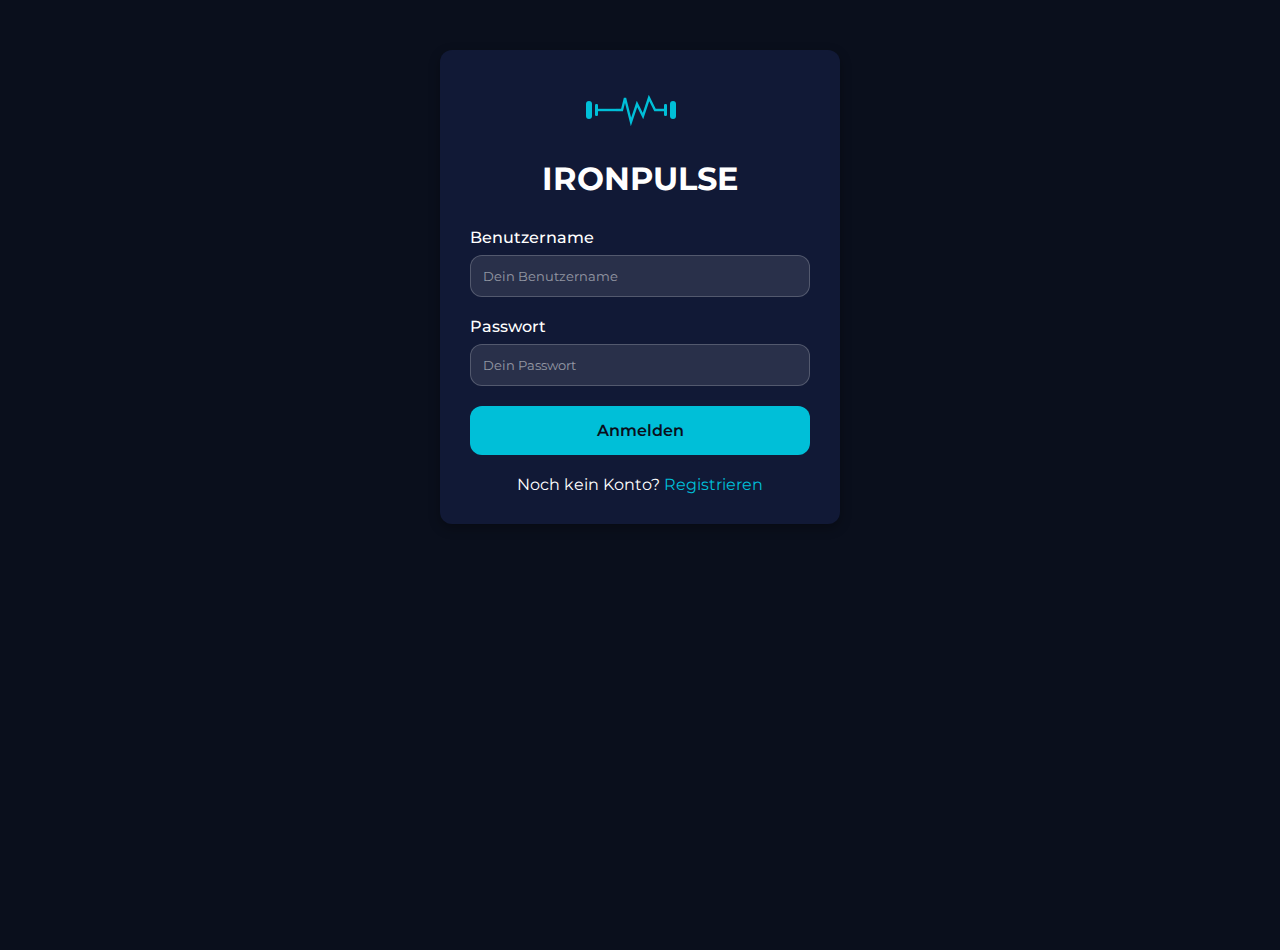
==== login.html @ 05747ca0 "Initial commit of IronPulse web application with all enhancements" ====
<!DOCTYPE html>
<html lang="de">
<head>
    <meta charset="UTF-8">
    <meta name="viewport" content="width=device-width, initial-scale=1.0">
    <title>IronPulse Fitness - Login</title>
    <link href="https://fonts.googleapis.com/css2?family=Montserrat:wght@400;500;700&display=swap" rel="stylesheet">
    <link rel="stylesheet" href="styles.css">
    <link rel="icon" type="image/png" href="favicon.png">
    <style>
        .login-container {
            max-width: 400px;
            margin: 50px auto;
            padding: 30px;
            background-color: var(--card-background);
            border-radius: var(--border-radius);
            box-shadow: var(--shadow);
        }
        
        .login-logo {
            text-align: center;
            margin-bottom: 30px;
        }
        
        .login-logo img {
            height: 60px;
            margin-bottom: 15px;
        }
        
        .login-form {
            margin-top: 20px;
        }
        
        .login-options {
            margin-top: 20px;
            text-align: center;
        }
        
        .login-options a {
            color: var(--accent-color);
            text-decoration: none;
        }
        
        .login-options a:hover {
            text-decoration: underline;
        }
        
        .error-message {
            color: #ff5252;
            margin-top: 10px;
            text-align: center;
            display: none;
        }
    </style>
</head>
<body>
    <div class="login-container">
        <div class="login-logo">
            <img src="logo.svg" alt="IronPulse Logo">
            <h1>IRONPULSE</h1>
        </div>
        
        <div class="login-form">
            <div class="form-group">
                <label for="username">Benutzername</label>
                <input type="text" id="username" placeholder="Dein Benutzername">
            </div>
            
            <div class="form-group">
                <label for="password">Passwort</label>
                <input type="password" id="password" placeholder="Dein Passwort">
            </div>
            
            <button id="login-btn" class="btn-primary">Anmelden</button>
            
            <div id="error-message" class="error-message">
                Ungültiger Benutzername oder Passwort
            </div>
        </div>
        
        <div class="login-options">
            <p>Noch kein Konto? <a href="register.html">Registrieren</a></p>
        </div>
    </div>
    
    <script>
        document.addEventListener('DOMContentLoaded', function() {
            const loginBtn = document.getElementById('login-btn');
            const usernameInput = document.getElementById('username');
            const passwordInput = document.getElementById('password');
            const errorMessage = document.getElementById('error-message');
            
            // Check if user is already logged in
            const currentUser = localStorage.getItem('ironpulse_current_user');
            if (currentUser) {
                window.location.href = 'index.html';
            }
            
            loginBtn.addEventListener('click', function() {
                const username = usernameInput.value.trim();
                const password = passwordInput.value.trim();
                
                if (!username || !password) {
                    errorMessage.style.display = 'block';
                    return;
                }
                
                // Get users from localStorage
                let users = JSON.parse(localStorage.getItem('ironpulse_users') || '[]');
                
                // Find user
                const user = users.find(u => u.username === username && u.password === password);
                
                if (user) {
                    // Store current user in localStorage (without password)
                    const currentUser = {
                        id: user.id,
                        username: user.username,
                        name: user.name
                    };
                    
                    localStorage.setItem('ironpulse_current_user', JSON.stringify(currentUser));
                    
                    // Redirect to main page
                    window.location.href = 'index.html';
                } else {
                    errorMessage.style.display = 'block';
                }
            });
            
            // Hide error message when user starts typing
            usernameInput.addEventListener('input', function() {
                errorMessage.style.display = 'none';
            });
            
            passwordInput.addEventListener('input', function() {
                errorMessage.style.display = 'none';
            });
        });
    </script>
</body>
</html>
---- styles.css ----
/* Global Styles */
:root {
    --background-color: #0A0F1C;
    --card-background: #111936;
    --accent-color: #00BFD8;
    --success-color: #00E676;
    --text-color: #FFFFFF;
    --text-secondary: #B0B0B0;
    --border-radius: 12px;
    --shadow: 0 4px 12px rgba(0, 0, 0, 0.3);
}

* {
    margin: 0;
    padding: 0;
    box-sizing: border-box;
}

body {
    font-family: 'Montserrat', sans-serif;
    background-color: var(--background-color);
    color: var(--text-color);
    min-height: 100vh;
}

#app {
    display: flex;
    flex-direction: column;
    min-height: 100vh;
}

.container {
    max-width: 800px;
    margin: 0 auto;
    padding: 20px;
}

/* Header */
header {
    background-color: var(--background-color);
    padding: 15px 20px;
    box-shadow: var(--shadow);
    display: flex;
    align-items: center;
}

.logo {
    display: flex;
    align-items: center;
}

.logo img {
    height: 50px;
    margin-right: 10px;
}

.logo h1 {
    font-size: 24px;
    font-weight: 700;
    color: var(--accent-color);
}

/* Cards */
.card {
    background-color: var(--card-background);
    border-radius: var(--border-radius);
    padding: 20px;
    margin-bottom: 20px;
    box-shadow: var(--shadow);
}

/* Buttons */
.btn-primary, .btn-secondary {
    display: block;
    width: 100%;
    padding: 15px;
    border: none;
    border-radius: var(--border-radius);
    font-family: 'Montserrat', sans-serif;
    font-weight: 600;
    font-size: 16px;
    cursor: pointer;
    transition: all 0.3s ease;
}

.btn-primary {
    background-color: var(--accent-color);
    color: var(--background-color);
}

.btn-secondary {
    background-color: transparent;
    border: 2px solid var(--accent-color);
    color: var(--accent-color);
}

.btn-primary:hover {
    background-color: #00a8c0;
}

.btn-secondary:hover {
    background-color: rgba(0, 191, 216, 0.1);
}

.back-btn {
    background: none;
    border: none;
    color: var(--text-color);
    font-size: 24px;
    cursor: pointer;
}

/* Navigation */
nav {
    display: flex;
    justify-content: space-around;
    background-color: var(--card-background);
    padding: 10px 0;
    position: fixed;
    bottom: 0;
    width: 100%;
    box-shadow: 0 -2px 10px rgba(0, 0, 0, 0.2);
}

.nav-btn {
    display: flex;
    flex-direction: column;
    align-items: center;
    background: none;
    border: none;
    color: var(--text-secondary);
    font-size: 12px;
    cursor: pointer;
    transition: color 0.3s ease;
}

.nav-btn svg {
    width: 24px;
    height: 24px;
    margin-bottom: 4px;
}

.nav-btn.active {
    color: var(--accent-color);
}

/* Screens */
.screen {
    display: none;
    padding-bottom: 70px; /* Space for navigation */
}

.screen.active {
    display: block;
}

.screen-header {
    display: flex;
    align-items: center;
    margin-bottom: 20px;
}

.screen-header h2 {
    margin-left: 15px;
}

/* Home Screen */
.workout-list {
    margin-top: 15px;
}

.workout-item {
    display: flex;
    justify-content: space-between;
    align-items: center;
    padding: 15px 0;
    border-bottom: 1px solid rgba(255, 255, 255, 0.1);
    cursor: pointer;
}

.workout-item:last-child {
    border-bottom: none;
}

.workout-info h3 {
    font-size: 18px;
    margin-bottom: 5px;
}

.workout-date {
    color: var(--text-secondary);
    font-size: 14px;
}

.workout-type-badge {
    display: inline-block;
    padding: 3px 8px;
    background-color: rgba(0, 191, 216, 0.2);
    color: var(--accent-color);
    border-radius: 4px;
    font-size: 12px;
    margin-top: 5px;
}

.progress-indicator {
    color: var(--success-color);
    display: flex;
    align-items: center;
}

.progress-indicator svg {
    width: 20px;
    height: 20px;
    margin-left: 5px;
}

.reminder {
    margin-bottom: 20px;
}

.reminder p {
    margin-bottom: 5px;
}

#next-workout-name {
    font-size: 20px;
    font-weight: 600;
}

#next-workout-date {
    color: var(--text-secondary);
}

.progress-info {
    display: flex;
    justify-content: space-between;
    align-items: center;
    margin-bottom: 15px;
}

#progress-percentage {
    color: var(--success-color);
    font-weight: 600;
}

.progress-chart {
    display: flex;
    justify-content: space-between;
    align-items: flex-end;
    height: 100px;
}

.bar-container {
    width: 30%;
    height: 100%;
    background-color: rgba(255, 255, 255, 0.1);
    border-radius: 5px;
    overflow: hidden;
}

.bar {
    width: 100%;
    background-color: var(--accent-color);
    border-radius: 5px 5px 0 0;
}

/* New Workout Screen */
.workout-form {
    margin-top: 20px;
}

.form-group {
    margin-bottom: 20px;
}

.form-group label {
    display: block;
    margin-bottom: 8px;
    font-weight: 500;
}

.form-group input, .form-group select, .form-group textarea {
    width: 100%;
    padding: 12px;
    background-color: rgba(255, 255, 255, 0.1);
    border: 1px solid rgba(255, 255, 255, 0.2);
    border-radius: var(--border-radius);
    color: var(--text-color);
    font-family: 'Montserrat', sans-serif;
}

.form-group input::placeholder, .form-group textarea::placeholder {
    color: rgba(255, 255, 255, 0.5);
}

#exercises-container {
    margin-bottom: 20px;
}

.exercise-item {
    background-color: rgba(0, 191, 216, 0.1);
    border-radius: var(--border-radius);
    padding: 15px;
    margin-bottom: 15px;
}

.exercise-header {
    display: flex;
    justify-content: space-between;
    align-items: center;
    margin-bottom: 10px;
}

.exercise-name {
    font-weight: 600;
}

.remove-exercise, .add-set-to-exercise-btn {
    background: none;
    border: none;
    color: var(--text-color);
    cursor: pointer;
    font-size: 18px;
}

.add-set-to-exercise-btn {
    color: var(--accent-color);
    font-size: 14px;
}

.sets-list {
    margin-top: 10px;
}

.set-item {
    display: flex;
    justify-content: space-between;
    align-items: center;
    padding: 8px 0;
    border-bottom: 1px solid rgba(255, 255, 255, 0.1);
}

.set-item:last-child {
    border-bottom: none;
}

.set-number {
    font-weight: 500;
}

.set-details {
    color: var(--text-secondary);
}

.edit-set-btn {
    background: none;
    border: none;
    color: var(--accent-color);
    cursor: pointer;
    font-size: 14px;
}

/* Stats Screen */
.stats-chart {
    height: 200px;
    margin-top: 15px;
    display: flex;
    align-items: flex-end;
}

.workout-type-stat {
    flex: 1;
    display: flex;
    flex-direction: column;
    align-items: center;
    margin: 0 5px;
}

.workout-type-bar-container {
    width: 100%;
    height: 150px;
    background-color: rgba(255, 255, 255, 0.1);
    border-radius: 5px;
    overflow: hidden;
    position: relative;
}

.workout-type-bar {
    width: 100%;
    background-color: var(--accent-color);
    border-radius: 5px 5px 0 0;
    position: absolute;
    bottom: 0;
}

.workout-type-label {
    margin-top: 8px;
    font-size: 12px;
    text-align: center;
    color: var(--text-secondary);
}

.workout-type-progress {
    color: var(--success-color);
    font-size: 12px;
    font-weight: 600;
    margin-top: 4px;
}

/* Workout Detail Screen */
.workout-date-detail {
    color: var(--text-secondary);
    margin-bottom: 10px;
    font-size: 14px;
}

.workout-type-detail {
    color: var(--accent-color);
    margin-bottom: 20px;
    font-size: 16px;
    font-weight: 500;
}

#repeat-workout-btn {
    margin-top: 20px;
}

/* Groups Screen */
#groups-list {
    margin-bottom: 20px;
}

.group-item {
    background-color: var(--card-background);
    border-radius: var(--border-radius);
    padding: 20px;
    margin-bottom: 15px;
    box-shadow: var(--shadow);
}

.group-header {
    display: flex;
    justify-content: space-between;
    align-items: center;
    margin-bottom: 10px;
}

.group-name {
    font-size: 18px;
    font-weight: 600;
}

.member-count {
    color: var(--text-secondary);
    font-size: 14px;
}

.group-description {
    color: var(--text-secondary);
    margin-bottom: 15px;
}

.member-list {
    margin-top: 15px;
}

.member-item {
    display: flex;
    align-items: center;
    padding: 8px 0;
    border-bottom: 1px solid rgba(255, 255, 255, 0.1);
}

.member-item:last-child {
    border-bottom: none;
}

.member-avatar {
    width: 30px;
    height: 30px;
    border-radius: 50%;
    background-color: var(--accent-color);
    display: flex;
    align-items: center;
    justify-content: center;
    margin-right: 10px;
}

.member-name {
    flex-grow: 1;
}

.member-progress {
    color: var(--success-color);
}

/* Reminders Screen */
#reminders-list {
    margin-bottom: 20px;
}

.reminder-item {
    display: flex;
    justify-content: space-between;
    align-items: center;
    padding: 15px;
    background-color: var(--card-background);
    border-radius: var(--border-radius);
    margin-bottom: 15px;
    box-shadow: var(--shadow);
}

.reminder-info h3 {
    font-size: 18px;
    margin-bottom: 5px;
}

.reminder-interval {
    color: var(--text-secondary);
    font-size: 14px;
}

.reminder-toggle {
    position: relative;
    display: inline-block;
    width: 50px;
    height: 26px;
}

.reminder-toggle input {
    opacity: 0;
    width: 0;
    height: 0;
}

.toggle-slider {
    position: absolute;
    cursor: pointer;
    top: 0;
    left: 0;
    right: 0;
    bottom: 0;
    background-color: rgba(255, 255, 255, 0.2);
    transition: .4s;
    border-radius: 34px;
}

.toggle-slider:before {
    position: absolute;
    content: "";
    height: 20px;
    width: 20px;
    left: 3px;
    bottom: 3px;
    background-color: white;
    transition: .4s;
    border-radius: 50%;
}

input:checked + .toggle-slider {
    background-color: var(--accent-color);
}

input:checked + .toggle-slider:before {
    transform: translateX(24px);
}

/* Modals */
.modal {
    display: none;
    position: fixed;
    top: 0;
    left: 0;
    width: 100%;
    height: 100%;
    background-color: rgba(0, 0, 0, 0.7);
    z-index: 1000;
    overflow: auto;
}

.modal-content {
    background-color: var(--card-background);
    margin: 10% auto;
    width: 90%;
    max-width: 500px;
    border-radius: var(--border-radius);
    box-shadow: var(--shadow);
    animation: modalOpen 0.3s ease;
}

@keyframes modalOpen {
    from {opacity: 0; transform: translateY(-20px);}
    to {opacity: 1; transform: translateY(0);}
}

.modal-header {
    display: flex;
    justify-content: space-between;
    align-items: center;
    padding: 15px 20px;
    border-bottom: 1px solid rgba(255, 255, 255, 0.1);
}

.close-modal {
    background: none;
    border: none;
    color: var(--text-color);
    font-size: 24px;
    cursor: pointer;
}

.modal-body {
    padding: 20px;
}

#sets-container {
    margin-bottom: 20px;
}

.set-form {
    display: flex;
    justify-content: space-between;
    align-items: center;
    margin-bottom: 10px;
    padding: 10px;
    background-color: rgba(255, 255, 255, 0.05);
    border-radius: var(--border-radius);
}

.set-form-group {
    flex-grow: 1;
    margin-right: 10px;
}

.set-form-group label {
    display: block;
    margin-bottom: 5px;
    font-size: 12px;
}

.set-form-group input {
    width: 100%;
    padding: 8px;
    background-color: rgba(255, 255, 255, 0.1);
    border: 1px solid rgba(255, 255, 255, 0.2);
    border-radius: 5px;
    color: var(--text-color);
}

.remove-set {
    background: none;
    border: none;
    color: var(--text-color);
    cursor: pointer;
    font-size: 18px;
}

/* User Profile */
.user-profile {
    display: flex;
    align-items: center;
    margin-left: auto;
    cursor: pointer;
    position: relative;
}

.user-avatar {
    width: 32px;
    height: 32px;
    border-radius: 50%;
    background-color: var(--accent-color);
    display: flex;
    align-items: center;
    justify-content: center;
    margin-right: 8px;
    color: var(--background-color);
    font-weight: 600;
}

.user-dropdown {
    position: absolute;
    top: 100%;
    right: 0;
    background-color: var(--card-background);
    border-radius: var(--border-radius);
    box-shadow: var(--shadow);
    padding: 10px 0;
    min-width: 150px;
    z-index: 100;
    display: none;
}

.user-dropdown.active {
    display: block;
}

.user-dropdown-item {
    padding: 8px 15px;
    cursor: pointer;
}

.user-dropdown-item:hover {
    background-color: rgba(255, 255, 255, 0.1);
}

/* Responsive Design */
@media (min-width: 768px) {
    .container {
        padding: 30px;
    }
    
    .card {
        padding: 25px;
    }
    
    .logo h1 {
        font-size: 28px;
    }
    
    .workout-info h3 {
        font-size: 20px;
    }
    
    #next-workout-name {
        font-size: 24px;
    }
    
    .group-name {
        font-size: 20px;
    }
    
    .reminder-info h3 {
        font-size: 20px;
    }
    
    .modal-content {
        width: 80%;
    }
}
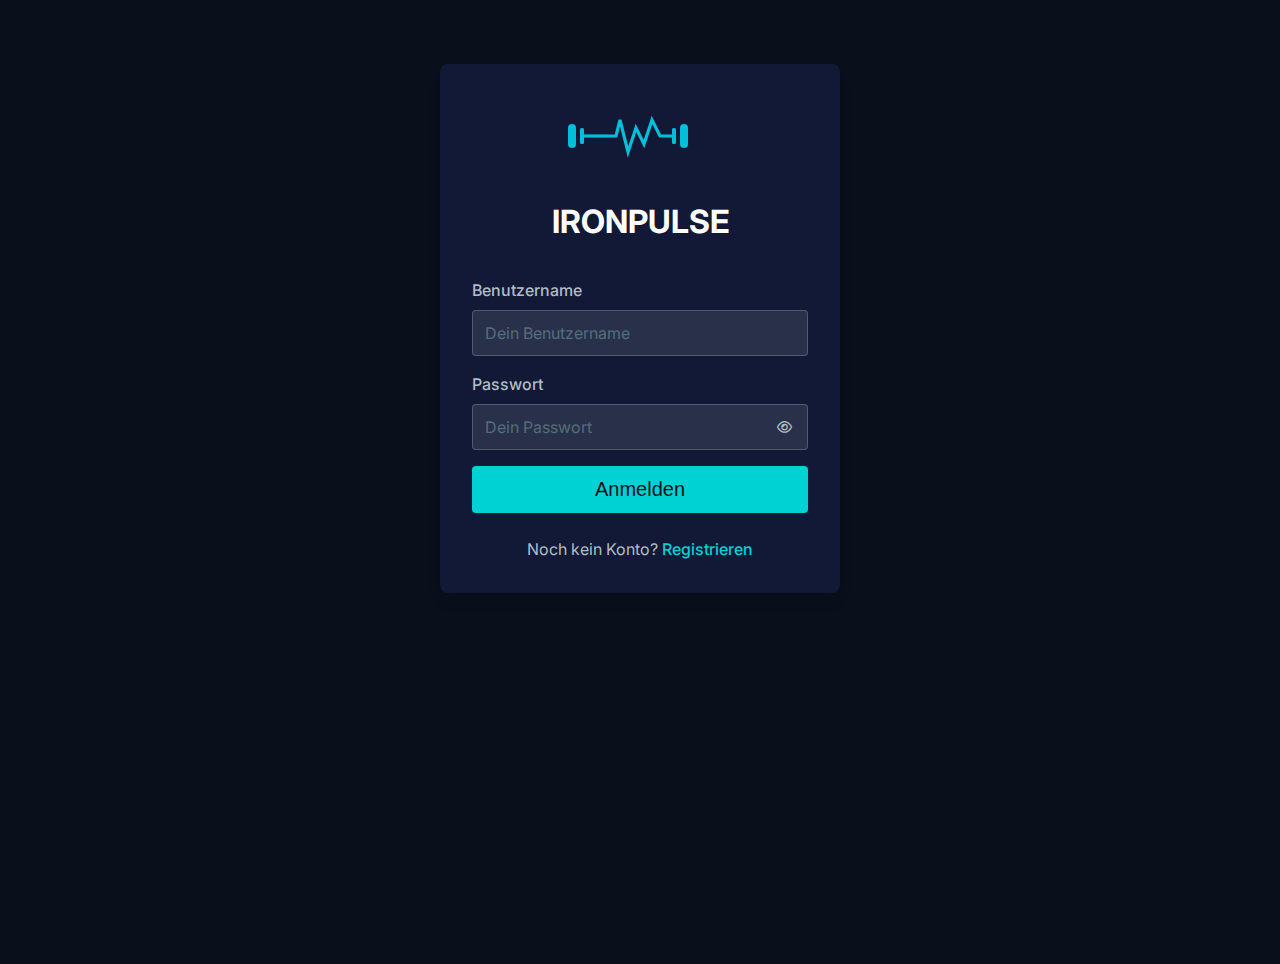
==== commit b189c10c: "Implement comprehensive UX improvements based on UX enhancement plan" ====
--- a/login.html
+++ b/login.html
@@ -4,91 +4,53 @@
     <meta charset="UTF-8">
     <meta name="viewport" content="width=device-width, initial-scale=1.0">
     <title>IronPulse Fitness - Login</title>
-    <link href="https://fonts.googleapis.com/css2?family=Montserrat:wght@400;500;700&display=swap" rel="stylesheet">
+    <link href="https://fonts.googleapis.com/css2?family=Inter:wght@400;500;700&family=Roboto:wght@400;500;700&display=swap" rel="stylesheet">
+    <link rel="stylesheet" href="https://cdnjs.cloudflare.com/ajax/libs/font-awesome/6.4.0/css/all.min.css">
     <link rel="stylesheet" href="styles.css">
-    <link rel="icon" type="image/png" href="favicon.png">
-    <style>
-        .login-container {
-            max-width: 400px;
-            margin: 50px auto;
-            padding: 30px;
-            background-color: var(--card-background);
-            border-radius: var(--border-radius);
-            box-shadow: var(--shadow);
-        }
-        
-        .login-logo {
-            text-align: center;
-            margin-bottom: 30px;
-        }
-        
-        .login-logo img {
-            height: 60px;
-            margin-bottom: 15px;
-        }
-        
-        .login-form {
-            margin-top: 20px;
-        }
-        
-        .login-options {
-            margin-top: 20px;
-            text-align: center;
-        }
-        
-        .login-options a {
-            color: var(--accent-color);
-            text-decoration: none;
-        }
-        
-        .login-options a:hover {
-            text-decoration: underline;
-        }
-        
-        .error-message {
-            color: #ff5252;
-            margin-top: 10px;
-            text-align: center;
-            display: none;
-        }
-    </style>
+    <link rel="icon" type="image/svg+xml" href="logo.svg">
 </head>
 <body>
-    <div class="login-container">
-        <div class="login-logo">
-            <img src="logo.svg" alt="IronPulse Logo">
-            <h1>IRONPULSE</h1>
+    <div class="auth-container">
+        <div class="auth-header">
+            <img src="logo.svg" alt="IronPulse Logo" class="auth-logo">
+            <h1 class="logo-text">IRONPULSE</h1>
         </div>
         
-        <div class="login-form">
+        <form id="login-form" class="auth-form">
             <div class="form-group">
-                <label for="username">Benutzername</label>
-                <input type="text" id="username" placeholder="Dein Benutzername">
+                <label for="username" class="input-label">Benutzername</label>
+                <input type="text" id="username" class="input-field" placeholder="Dein Benutzername" required>
             </div>
             
             <div class="form-group">
-                <label for="password">Passwort</label>
-                <input type="password" id="password" placeholder="Dein Passwort">
+                <label for="password" class="input-label">Passwort</label>
+                <div class="password-input-container">
+                    <input type="password" id="password" class="input-field" placeholder="Dein Passwort" required>
+                    <button type="button" class="password-toggle" aria-label="Passwort anzeigen/verbergen">
+                        <i class="fa-regular fa-eye"></i>
+                    </button>
+                </div>
             </div>
             
-            <button id="login-btn" class="btn-primary">Anmelden</button>
+            <button type="submit" class="btn-primary btn-lg btn-block">Anmelden</button>
             
-            <div id="error-message" class="error-message">
+            <div id="error-message" class="input-error" style="display: none; text-align: center; margin-top: var(--space-3);">
                 Ungültiger Benutzername oder Passwort
             </div>
-        </div>
+        </form>
         
-        <div class="login-options">
+        <div class="auth-footer">
             <p>Noch kein Konto? <a href="register.html">Registrieren</a></p>
         </div>
     </div>
     
     <script>
         document.addEventListener('DOMContentLoaded', function() {
-            const loginBtn = document.getElementById('login-btn');
+            const form = document.getElementById('login-form');
             const usernameInput = document.getElementById('username');
             const passwordInput = document.getElementById('password');
             const errorMessage = document.getElementById('error-message');
+            const passwordToggle = document.querySelector('.password-toggle');
             
             // Check if user is already logged in
             const currentUser = localStorage.getItem('ironpulse_current_user');
@@ -96,36 +58,63 @@
                 window.location.href = 'index.html';
             }
             
-            loginBtn.addEventListener('click', function() {
+            // Password visibility toggle
+            passwordToggle.addEventListener('click', function() {
+                const type = passwordInput.getAttribute('type') === 'password' ? 'text' : 'password';
+                passwordInput.setAttribute('type', type);
+                
+                // Toggle icon
+                const icon = this.querySelector('i');
+                icon.classList.toggle('fa-eye');
+                icon.classList.toggle('fa-eye-slash');
+            });
+            
+            // Form submission
+            form.addEventListener('submit', function(e) {
+                e.preventDefault();
+                
                 const username = usernameInput.value.trim();
                 const password = passwordInput.value.trim();
                 
                 if (!username || !password) {
-                    errorMessage.style.display = 'block';
+                    showError('Bitte fülle alle Felder aus');
                     return;
                 }
                 
-                // Get users from localStorage
-                let users = JSON.parse(localStorage.getItem('ironpulse_users') || '[]');
+                // Show loading indicator
+                showLoadingIndicator();
                 
-                // Find user
-                const user = users.find(u => u.username === username && u.password === password);
-                
-                if (user) {
-                    // Store current user in localStorage (without password)
-                    const currentUser = {
-                        id: user.id,
-                        username: user.username,
-                        name: user.name
-                    };
+                // Simulate API delay
+                setTimeout(() => {
+                    // Get users from localStorage
+                    let users = JSON.parse(localStorage.getItem('ironpulse_users') || '[]');
                     
-                    localStorage.setItem('ironpulse_current_user', JSON.stringify(currentUser));
+                    // Find user
+                    const user = users.find(u => u.username === username && u.password === password);
                     
-                    // Redirect to main page
-                    window.location.href = 'index.html';
-                } else {
-                    errorMessage.style.display = 'block';
-                }
+                    hideLoadingIndicator();
+                    
+                    if (user) {
+                        // Store current user in localStorage (without password)
+                        const currentUser = {
+                            id: user.id,
+                            username: user.username,
+                            name: user.name
+                        };
+                        
+                        localStorage.setItem('ironpulse_current_user', JSON.stringify(currentUser));
+                        
+                        // Show success message
+                        showToast('Anmeldung erfolgreich! Du wirst weitergeleitet...', 'success');
+                        
+                        // Redirect to main page after a short delay
+                        setTimeout(() => {
+                            window.location.href = 'index.html';
+                        }, 1500);
+                    } else {
+                        showError('Ungültiger Benutzername oder Passwort');
+                    }
+                }, 800);
             });
             
             // Hide error message when user starts typing
@@ -136,6 +125,35 @@
             passwordInput.addEventListener('input', function() {
                 errorMessage.style.display = 'none';
             });
+            
+            function showError(message) {
+                errorMessage.textContent = message;
+                errorMessage.style.display = 'block';
+            }
+            
+            function showToast(message, type) {
+                const toast = document.createElement('div');
+                toast.className = `toast toast-${type}`;
+                toast.textContent = message;
+                document.body.appendChild(toast);
+                
+                setTimeout(() => {
+                    document.body.removeChild(toast);
+                }, 3000);
+            }
+            
+            function showLoadingIndicator() {
+                const loader = document.createElement('div');
+                loader.className = 'loader';
+                document.body.appendChild(loader);
+            }
+            
+            function hideLoadingIndicator() {
+                const loader = document.querySelector('.loader');
+                if (loader) {
+                    document.body.removeChild(loader);
+                }
+            }
         });
     </script>
 </body>
--- a/styles.css
+++ b/styles.css
@@ -1,15 +1,67 @@
-/* Global Styles */
+/* Design System */
 :root {
+    /* Color Palette */
     --background-color: #0A0F1C;
     --card-background: #111936;
-    --accent-color: #00BFD8;
-    --success-color: #00E676;
-    --text-color: #FFFFFF;
-    --text-secondary: #B0B0B0;
-    --border-radius: 12px;
-    --shadow: 0 4px 12px rgba(0, 0, 0, 0.3);
-}
-
+    --color-primary: #00D2D3;
+    --color-primary-dark: #00A8A9;
+    --color-success: #2ECC71;
+    --color-warning: #FFC107;
+    --color-error: #FF5252;
+    --color-info: #2196F3;
+    --color-text-primary: #FFFFFF;
+    --color-text-secondary: #B0BEC5;
+    --color-text-disabled: #546E7A;
+    
+    /* Typography */
+    --font-size-xs: 0.75rem;   /* 12px */
+    --font-size-sm: 0.875rem;  /* 14px */
+    --font-size-md: 1rem;      /* 16px - Basis */
+    --font-size-lg: 1.25rem;   /* 20px */
+    --font-size-xl: 1.5rem;    /* 24px */
+    --font-size-2xl: 2rem;     /* 32px */
+    --font-size-3xl: 2.5rem;   /* 40px */
+    
+    --font-weight-regular: 400;
+    --font-weight-medium: 500;
+    --font-weight-bold: 700;
+    
+    --line-height-tight: 1.2;
+    --line-height-normal: 1.5;
+    --line-height-relaxed: 1.75;
+    
+    /* Spacing */
+    --space-1: 0.25rem;  /* 4px */
+    --space-2: 0.5rem;   /* 8px */
+    --space-3: 0.75rem;  /* 12px */
+    --space-4: 1rem;     /* 16px - Basis */
+    --space-5: 1.5rem;   /* 24px */
+    --space-6: 2rem;     /* 32px */
+    --space-8: 3rem;     /* 48px */
+    --space-10: 4rem;    /* 64px */
+    --space-12: 6rem;    /* 96px */
+    
+    /* Breakpoints */
+    --breakpoint-sm: 640px;
+    --breakpoint-md: 768px;
+    --breakpoint-lg: 1024px;
+    --breakpoint-xl: 1280px;
+    
+    /* Shadows */
+    --shadow-sm: 0 1px 2px 0 rgba(0, 0, 0, 0.05);
+    --shadow-md: 0 4px 6px -1px rgba(0, 0, 0, 0.1), 0 2px 4px -1px rgba(0, 0, 0, 0.06);
+    --shadow-lg: 0 10px 15px -3px rgba(0, 0, 0, 0.1), 0 4px 6px -2px rgba(0, 0, 0, 0.05);
+    --shadow-xl: 0 20px 25px -5px rgba(0, 0, 0, 0.1), 0 10px 10px -5px rgba(0, 0, 0, 0.04);
+    
+    /* Border Radius */
+    --radius-sm: 0.125rem;  /* 2px */
+    --radius-md: 0.25rem;   /* 4px */
+    --radius-lg: 0.5rem;    /* 8px */
+    --radius-xl: 1rem;      /* 16px */
+    --radius-full: 9999px;  /* Vollständig abgerundet (für Kreise/Pills) */
+}
+
+/* Global Styles */
 * {
     margin: 0;
     padding: 0;
@@ -17,10 +69,12 @@
 }
 
 body {
-    font-family: 'Montserrat', sans-serif;
+    font-family: 'Inter', 'Roboto', system-ui, -apple-system, BlinkMacSystemFont, sans-serif;
     background-color: var(--background-color);
-    color: var(--text-color);
+    color: var(--color-text-primary);
     min-height: 100vh;
+    line-height: var(--line-height-normal);
+    font-size: var(--font-size-md);
 }
 
 #app {
@@ -30,629 +84,497 @@
 }
 
 .container {
-    max-width: 800px;
+    max-width: 1280px;
     margin: 0 auto;
-    padding: 20px;
-}
-
-/* Header */
-header {
-    background-color: var(--background-color);
-    padding: 15px 20px;
-    box-shadow: var(--shadow);
-    display: flex;
-    align-items: center;
-}
-
-.logo {
-    display: flex;
-    align-items: center;
-}
-
-.logo img {
-    height: 50px;
-    margin-right: 10px;
-}
-
-.logo h1 {
-    font-size: 24px;
-    font-weight: 700;
-    color: var(--accent-color);
+    padding: var(--space-4);
+}
+
+/* UI Components */
+
+/* Buttons */
+.btn-primary {
+    background-color: var(--color-primary);
+    color: var(--background-color);
+    padding: var(--space-2) var(--space-4);
+    border-radius: var(--radius-md);
+    font-weight: var(--font-weight-medium);
+    transition: background-color 0.2s ease;
+    border: none;
+    cursor: pointer;
+    display: inline-block;
+    text-align: center;
+}
+
+.btn-primary:hover, .btn-primary:focus {
+    background-color: var(--color-primary-dark);
+    outline: none;
+}
+
+.btn-primary:focus {
+    box-shadow: 0 0 0 3px rgba(0, 210, 211, 0.4);
+}
+
+.btn-primary:disabled {
+    background-color: var(--color-text-disabled);
+    cursor: not-allowed;
+}
+
+.btn-secondary {
+    background-color: transparent;
+    color: var(--color-primary);
+    border: 1px solid var(--color-primary);
+    padding: var(--space-2) var(--space-4);
+    border-radius: var(--radius-md);
+    font-weight: var(--font-weight-medium);
+    transition: all 0.2s ease;
+    cursor: pointer;
+    display: inline-block;
+    text-align: center;
+}
+
+.btn-secondary:hover, .btn-secondary:focus {
+    background-color: rgba(0, 210, 211, 0.1);
+    outline: none;
+}
+
+.btn-secondary:focus {
+    box-shadow: 0 0 0 3px rgba(0, 210, 211, 0.4);
+}
+
+.btn-tertiary {
+    background-color: transparent;
+    color: var(--color-primary);
+    padding: var(--space-2) var(--space-4);
+    border-radius: var(--radius-md);
+    font-weight: var(--font-weight-medium);
+    transition: all 0.2s ease;
+    border: none;
+    cursor: pointer;
+    display: inline-block;
+    text-align: center;
+}
+
+.btn-tertiary:hover, .btn-tertiary:focus {
+    background-color: rgba(0, 210, 211, 0.1);
+    outline: none;
+}
+
+.btn-sm {
+    font-size: var(--font-size-sm);
+    padding: var(--space-1) var(--space-3);
+}
+
+.btn-md {
+    font-size: var(--font-size-md);
+    padding: var(--space-2) var(--space-4);
+}
+
+.btn-lg {
+    font-size: var(--font-size-lg);
+    padding: var(--space-3) var(--space-5);
+}
+
+.btn-block {
+    display: block;
+    width: 100%;
+}
+
+/* Form Elements */
+.form-group {
+    margin-bottom: var(--space-4);
+}
+
+.input-label {
+    display: block;
+    margin-bottom: var(--space-2);
+    font-weight: var(--font-weight-medium);
+    color: var(--color-text-secondary);
+}
+
+.input-field {
+    background-color: rgba(255, 255, 255, 0.1);
+    border: 1px solid rgba(255, 255, 255, 0.2);
+    border-radius: var(--radius-md);
+    color: var(--color-text-primary);
+    padding: var(--space-3);
+    width: 100%;
+    transition: all 0.2s ease;
+    font-family: inherit;
+    font-size: var(--font-size-md);
+}
+
+.input-field:focus {
+    border-color: var(--color-primary);
+    outline: none;
+    box-shadow: 0 0 0 3px rgba(0, 210, 211, 0.4);
+}
+
+.input-field::placeholder {
+    color: var(--color-text-disabled);
+}
+
+.input-field.error {
+    border-color: var(--color-error);
+}
+
+.input-hint {
+    display: block;
+    margin-top: var(--space-1);
+    font-size: var(--font-size-sm);
+    color: var(--color-text-secondary);
+}
+
+.input-hint.success {
+    color: var(--color-success);
+}
+
+.input-error {
+    display: block;
+    margin-top: var(--space-1);
+    font-size: var(--font-size-sm);
+    color: var(--color-error);
+}
+
+.password-input-container {
+    position: relative;
+}
+
+.password-toggle {
+    position: absolute;
+    right: var(--space-3);
+    top: 50%;
+    transform: translateY(-50%);
+    background: none;
+    border: none;
+    color: var(--color-text-secondary);
+    cursor: pointer;
+    padding: var(--space-1);
+}
+
+.password-strength {
+    margin-top: var(--space-2);
+}
+
+.strength-meter {
+    height: 4px;
+    border-radius: 2px;
+    background-color: #ddd;
+    margin-bottom: var(--space-2);
+    width: 0;
+    transition: width 0.3s ease, background-color 0.3s ease;
+}
+
+.strength-meter.weak {
+    background-color: var(--color-error);
+}
+
+.strength-meter.medium {
+    background-color: var(--color-warning);
+}
+
+.strength-meter.strong {
+    background-color: var(--color-success);
+}
+
+.password-requirements {
+    list-style: none;
+    padding: 0;
+    margin: 0;
+    font-size: var(--font-size-sm);
+    color: var(--color-text-secondary);
+}
+
+.requirement {
+    margin-bottom: var(--space-1);
+    position: relative;
+    padding-left: var(--space-4);
+}
+
+.requirement::before {
+    content: "×";
+    position: absolute;
+    left: 0;
+    color: var(--color-error);
+}
+
+.requirement.met::before {
+    content: "✓";
+    color: var(--color-success);
+}
+
+/* Select Field */
+.select-field {
+    background-color: rgba(255, 255, 255, 0.1);
+    border: 1px solid rgba(255, 255, 255, 0.2);
+    border-radius: var(--radius-md);
+    color: var(--color-text-primary);
+    padding: var(--space-3);
+    width: 100%;
+    appearance: none;
+    background-image: url("data:image/svg+xml,%3Csvg xmlns='http://www.w3.org/2000/svg' width='24' height='24' viewBox='0 0 24 24' fill='none' stroke='%23B0BEC5' stroke-width='2' stroke-linecap='round' stroke-linejoin='round'%3E%3Cpolyline points='6 9 12 15 18 9'%3E%3C/polyline%3E%3C/svg%3E");
+    background-repeat: no-repeat;
+    background-position: right var(--space-3) center;
+    background-size: 16px;
+    transition: all 0.2s ease;
+    font-family: inherit;
+    font-size: var(--font-size-md);
+}
+
+.select-field:focus {
+    border-color: var(--color-primary);
+    outline: none;
+    box-shadow: 0 0 0 3px rgba(0, 210, 211, 0.4);
 }
 
 /* Cards */
 .card {
-    background-color: var(--card-background);
-    border-radius: var(--border-radius);
-    padding: 20px;
-    margin-bottom: 20px;
-    box-shadow: var(--shadow);
-}
-
-/* Buttons */
-.btn-primary, .btn-secondary {
-    display: block;
+    background-color: rgba(255, 255, 255, 0.05);
+    border-radius: var(--radius-lg);
+    padding: var(--space-5);
+    margin-bottom: var(--space-5);
+    box-shadow: var(--shadow-md);
+}
+
+.card-header {
+    margin-bottom: var(--space-4);
+    font-size: var(--font-size-xl);
+    font-weight: var(--font-weight-bold);
+}
+
+.card-content {
+    margin-bottom: var(--space-4);
+}
+
+.card-footer {
+    display: flex;
+    justify-content: flex-end;
+}
+
+/* Navigation */
+.nav-container {
+    display: flex;
+    justify-content: space-between;
+    align-items: center;
+    padding: var(--space-4);
+    background-color: rgba(0, 0, 0, 0.2);
+}
+
+.nav-logo {
+    display: flex;
+    align-items: center;
+    font-size: var(--font-size-xl);
+    font-weight: var(--font-weight-bold);
+    color: var(--color-primary);
+}
+
+.nav-tabs {
+    display: flex;
+    justify-content: space-around;
     width: 100%;
-    padding: 15px;
-    border: none;
-    border-radius: var(--border-radius);
-    font-family: 'Montserrat', sans-serif;
-    font-weight: 600;
-    font-size: 16px;
-    cursor: pointer;
-    transition: all 0.3s ease;
-}
-
-.btn-primary {
-    background-color: var(--accent-color);
-    color: var(--background-color);
-}
-
-.btn-secondary {
-    background-color: transparent;
-    border: 2px solid var(--accent-color);
-    color: var(--accent-color);
-}
-
-.btn-primary:hover {
-    background-color: #00a8c0;
-}
-
-.btn-secondary:hover {
-    background-color: rgba(0, 191, 216, 0.1);
-}
-
-.back-btn {
-    background: none;
-    border: none;
-    color: var(--text-color);
-    font-size: 24px;
-    cursor: pointer;
-}
-
-/* Navigation */
-nav {
-    display: flex;
-    justify-content: space-around;
-    background-color: var(--card-background);
-    padding: 10px 0;
     position: fixed;
     bottom: 0;
-    width: 100%;
-    box-shadow: 0 -2px 10px rgba(0, 0, 0, 0.2);
-}
-
-.nav-btn {
+    left: 0;
+    background-color: rgba(0, 0, 0, 0.8);
+    padding: var(--space-2) 0;
+    z-index: 100;
+}
+
+.nav-tab {
     display: flex;
     flex-direction: column;
     align-items: center;
-    background: none;
-    border: none;
-    color: var(--text-secondary);
-    font-size: 12px;
-    cursor: pointer;
-    transition: color 0.3s ease;
-}
-
-.nav-btn svg {
-    width: 24px;
-    height: 24px;
-    margin-bottom: 4px;
-}
-
-.nav-btn.active {
-    color: var(--accent-color);
-}
-
-/* Screens */
-.screen {
-    display: none;
-    padding-bottom: 70px; /* Space for navigation */
-}
-
-.screen.active {
-    display: block;
-}
-
-.screen-header {
-    display: flex;
-    align-items: center;
-    margin-bottom: 20px;
-}
-
-.screen-header h2 {
-    margin-left: 15px;
-}
-
-/* Home Screen */
-.workout-list {
-    margin-top: 15px;
-}
-
-.workout-item {
-    display: flex;
-    justify-content: space-between;
-    align-items: center;
-    padding: 15px 0;
-    border-bottom: 1px solid rgba(255, 255, 255, 0.1);
-    cursor: pointer;
-}
-
-.workout-item:last-child {
-    border-bottom: none;
-}
-
-.workout-info h3 {
-    font-size: 18px;
-    margin-bottom: 5px;
-}
-
-.workout-date {
-    color: var(--text-secondary);
-    font-size: 14px;
-}
-
-.workout-type-badge {
-    display: inline-block;
-    padding: 3px 8px;
-    background-color: rgba(0, 191, 216, 0.2);
-    color: var(--accent-color);
-    border-radius: 4px;
-    font-size: 12px;
-    margin-top: 5px;
-}
-
-.progress-indicator {
-    color: var(--success-color);
-    display: flex;
-    align-items: center;
-}
-
-.progress-indicator svg {
-    width: 20px;
-    height: 20px;
-    margin-left: 5px;
-}
-
-.reminder {
-    margin-bottom: 20px;
-}
-
-.reminder p {
-    margin-bottom: 5px;
-}
-
-#next-workout-name {
-    font-size: 20px;
-    font-weight: 600;
-}
-
-#next-workout-date {
-    color: var(--text-secondary);
-}
-
-.progress-info {
-    display: flex;
-    justify-content: space-between;
-    align-items: center;
-    margin-bottom: 15px;
-}
-
-#progress-percentage {
-    color: var(--success-color);
-    font-weight: 600;
-}
-
-.progress-chart {
-    display: flex;
-    justify-content: space-between;
-    align-items: flex-end;
-    height: 100px;
-}
-
-.bar-container {
-    width: 30%;
-    height: 100%;
-    background-color: rgba(255, 255, 255, 0.1);
-    border-radius: 5px;
-    overflow: hidden;
-}
-
-.bar {
-    width: 100%;
-    background-color: var(--accent-color);
-    border-radius: 5px 5px 0 0;
-}
-
-/* New Workout Screen */
-.workout-form {
-    margin-top: 20px;
-}
-
-.form-group {
-    margin-bottom: 20px;
-}
-
-.form-group label {
-    display: block;
-    margin-bottom: 8px;
-    font-weight: 500;
-}
-
-.form-group input, .form-group select, .form-group textarea {
-    width: 100%;
-    padding: 12px;
-    background-color: rgba(255, 255, 255, 0.1);
-    border: 1px solid rgba(255, 255, 255, 0.2);
-    border-radius: var(--border-radius);
-    color: var(--text-color);
-    font-family: 'Montserrat', sans-serif;
-}
-
-.form-group input::placeholder, .form-group textarea::placeholder {
-    color: rgba(255, 255, 255, 0.5);
-}
-
-#exercises-container {
-    margin-bottom: 20px;
-}
-
-.exercise-item {
-    background-color: rgba(0, 191, 216, 0.1);
-    border-radius: var(--border-radius);
-    padding: 15px;
-    margin-bottom: 15px;
-}
-
-.exercise-header {
-    display: flex;
-    justify-content: space-between;
-    align-items: center;
-    margin-bottom: 10px;
-}
-
-.exercise-name {
-    font-weight: 600;
-}
-
-.remove-exercise, .add-set-to-exercise-btn {
-    background: none;
-    border: none;
-    color: var(--text-color);
-    cursor: pointer;
-    font-size: 18px;
-}
-
-.add-set-to-exercise-btn {
-    color: var(--accent-color);
-    font-size: 14px;
-}
-
-.sets-list {
-    margin-top: 10px;
-}
-
-.set-item {
-    display: flex;
-    justify-content: space-between;
-    align-items: center;
-    padding: 8px 0;
-    border-bottom: 1px solid rgba(255, 255, 255, 0.1);
-}
-
-.set-item:last-child {
-    border-bottom: none;
-}
-
-.set-number {
-    font-weight: 500;
-}
-
-.set-details {
-    color: var(--text-secondary);
-}
-
-.edit-set-btn {
-    background: none;
-    border: none;
-    color: var(--accent-color);
-    cursor: pointer;
-    font-size: 14px;
-}
-
-/* Stats Screen */
-.stats-chart {
-    height: 200px;
-    margin-top: 15px;
-    display: flex;
-    align-items: flex-end;
-}
-
-.workout-type-stat {
-    flex: 1;
+    padding: var(--space-2);
+    color: var(--color-text-secondary);
+    text-decoration: none;
+    transition: color 0.2s ease;
+}
+
+.nav-tab.active {
+    color: var(--color-primary);
+}
+
+.nav-tab-icon {
+    font-size: var(--font-size-xl);
+    margin-bottom: var(--space-1);
+}
+
+.nav-tab-text {
+    font-size: var(--font-size-xs);
+}
+
+/* Toast Notifications */
+.toast {
+    position: fixed;
+    bottom: 80px; /* Über der Navigation */
+    left: 50%;
+    transform: translateX(-50%);
+    padding: var(--space-3) var(--space-4);
+    border-radius: var(--radius-md);
+    background-color: rgba(0, 0, 0, 0.8);
+    color: white;
+    font-size: var(--font-size-sm);
+    z-index: 1000;
+    animation: fadeInUp 0.3s ease, fadeOut 0.3s ease 2.7s forwards;
+    max-width: 90%;
+}
+
+.toast-success {
+    border-left: 4px solid var(--color-success);
+}
+
+.toast-error {
+    border-left: 4px solid var(--color-error);
+}
+
+.toast-warning {
+    border-left: 4px solid var(--color-warning);
+}
+
+.toast-info {
+    border-left: 4px solid var(--color-info);
+}
+
+@keyframes fadeInUp {
+    from {
+        opacity: 0;
+        transform: translate(-50%, 20px);
+    }
+    to {
+        opacity: 1;
+        transform: translate(-50%, 0);
+    }
+}
+
+@keyframes fadeOut {
+    from {
+        opacity: 1;
+    }
+    to {
+        opacity: 0;
+    }
+}
+
+/* Empty States */
+.empty-state {
     display: flex;
     flex-direction: column;
     align-items: center;
-    margin: 0 5px;
-}
-
-.workout-type-bar-container {
-    width: 100%;
-    height: 150px;
-    background-color: rgba(255, 255, 255, 0.1);
-    border-radius: 5px;
-    overflow: hidden;
-    position: relative;
-}
-
-.workout-type-bar {
-    width: 100%;
-    background-color: var(--accent-color);
-    border-radius: 5px 5px 0 0;
-    position: absolute;
-    bottom: 0;
-}
-
-.workout-type-label {
-    margin-top: 8px;
-    font-size: 12px;
+    justify-content: center;
+    padding: var(--space-8);
     text-align: center;
-    color: var(--text-secondary);
-}
-
-.workout-type-progress {
-    color: var(--success-color);
-    font-size: 12px;
-    font-weight: 600;
-    margin-top: 4px;
-}
-
-/* Workout Detail Screen */
-.workout-date-detail {
-    color: var(--text-secondary);
-    margin-bottom: 10px;
-    font-size: 14px;
-}
-
-.workout-type-detail {
-    color: var(--accent-color);
-    margin-bottom: 20px;
-    font-size: 16px;
-    font-weight: 500;
-}
-
-#repeat-workout-btn {
-    margin-top: 20px;
-}
-
-/* Groups Screen */
-#groups-list {
-    margin-bottom: 20px;
-}
-
-.group-item {
+}
+
+.empty-state-icon {
+    font-size: 48px;
+    color: var(--color-text-disabled);
+    margin-bottom: var(--space-4);
+}
+
+.empty-state-title {
+    font-size: var(--font-size-lg);
+    font-weight: var(--font-weight-medium);
+    margin-bottom: var(--space-2);
+}
+
+.empty-state-description {
+    color: var(--color-text-secondary);
+    margin-bottom: var(--space-4);
+    max-width: 300px;
+}
+
+/* Authentication Screens */
+.auth-container {
+    max-width: 400px;
+    margin: var(--space-8) auto;
+    padding: var(--space-6);
     background-color: var(--card-background);
-    border-radius: var(--border-radius);
-    padding: 20px;
-    margin-bottom: 15px;
-    box-shadow: var(--shadow);
-}
-
-.group-header {
-    display: flex;
-    justify-content: space-between;
-    align-items: center;
-    margin-bottom: 10px;
-}
-
-.group-name {
-    font-size: 18px;
-    font-weight: 600;
-}
-
-.member-count {
-    color: var(--text-secondary);
-    font-size: 14px;
-}
-
-.group-description {
-    color: var(--text-secondary);
-    margin-bottom: 15px;
-}
-
-.member-list {
-    margin-top: 15px;
-}
-
-.member-item {
-    display: flex;
-    align-items: center;
-    padding: 8px 0;
-    border-bottom: 1px solid rgba(255, 255, 255, 0.1);
-}
-
-.member-item:last-child {
-    border-bottom: none;
-}
-
-.member-avatar {
-    width: 30px;
-    height: 30px;
-    border-radius: 50%;
-    background-color: var(--accent-color);
-    display: flex;
-    align-items: center;
-    justify-content: center;
-    margin-right: 10px;
-}
-
-.member-name {
-    flex-grow: 1;
-}
-
-.member-progress {
-    color: var(--success-color);
-}
-
-/* Reminders Screen */
-#reminders-list {
-    margin-bottom: 20px;
-}
-
-.reminder-item {
-    display: flex;
-    justify-content: space-between;
-    align-items: center;
-    padding: 15px;
-    background-color: var(--card-background);
-    border-radius: var(--border-radius);
-    margin-bottom: 15px;
-    box-shadow: var(--shadow);
-}
-
-.reminder-info h3 {
-    font-size: 18px;
-    margin-bottom: 5px;
-}
-
-.reminder-interval {
-    color: var(--text-secondary);
-    font-size: 14px;
-}
-
-.reminder-toggle {
-    position: relative;
-    display: inline-block;
-    width: 50px;
-    height: 26px;
-}
-
-.reminder-toggle input {
-    opacity: 0;
-    width: 0;
-    height: 0;
-}
-
-.toggle-slider {
-    position: absolute;
-    cursor: pointer;
-    top: 0;
-    left: 0;
-    right: 0;
-    bottom: 0;
-    background-color: rgba(255, 255, 255, 0.2);
-    transition: .4s;
-    border-radius: 34px;
-}
-
-.toggle-slider:before {
-    position: absolute;
-    content: "";
-    height: 20px;
-    width: 20px;
-    left: 3px;
-    bottom: 3px;
-    background-color: white;
-    transition: .4s;
-    border-radius: 50%;
-}
-
-input:checked + .toggle-slider {
-    background-color: var(--accent-color);
-}
-
-input:checked + .toggle-slider:before {
-    transform: translateX(24px);
-}
-
-/* Modals */
-.modal {
-    display: none;
+    border-radius: var(--radius-lg);
+    box-shadow: var(--shadow-lg);
+}
+
+.auth-header {
+    text-align: center;
+    margin-bottom: var(--space-6);
+}
+
+.auth-logo {
+    height: 80px;
+    margin-bottom: var(--space-4);
+}
+
+.auth-form {
+    margin-bottom: var(--space-5);
+}
+
+.auth-footer {
+    text-align: center;
+    margin-top: var(--space-5);
+    color: var(--color-text-secondary);
+}
+
+.auth-footer a {
+    color: var(--color-primary);
+    text-decoration: none;
+    font-weight: var(--font-weight-medium);
+}
+
+.auth-footer a:hover {
+    text-decoration: underline;
+}
+
+/* Loader */
+.loader {
     position: fixed;
     top: 0;
     left: 0;
     width: 100%;
     height: 100%;
     background-color: rgba(0, 0, 0, 0.7);
-    z-index: 1000;
-    overflow: auto;
-}
-
-.modal-content {
-    background-color: var(--card-background);
-    margin: 10% auto;
-    width: 90%;
-    max-width: 500px;
-    border-radius: var(--border-radius);
-    box-shadow: var(--shadow);
-    animation: modalOpen 0.3s ease;
-}
-
-@keyframes modalOpen {
-    from {opacity: 0; transform: translateY(-20px);}
-    to {opacity: 1; transform: translateY(0);}
-}
-
-.modal-header {
-    display: flex;
-    justify-content: space-between;
-    align-items: center;
-    padding: 15px 20px;
-    border-bottom: 1px solid rgba(255, 255, 255, 0.1);
-}
-
-.close-modal {
-    background: none;
-    border: none;
-    color: var(--text-color);
-    font-size: 24px;
-    cursor: pointer;
-}
-
-.modal-body {
-    padding: 20px;
-}
-
-#sets-container {
-    margin-bottom: 20px;
-}
-
-.set-form {
-    display: flex;
-    justify-content: space-between;
-    align-items: center;
-    margin-bottom: 10px;
-    padding: 10px;
-    background-color: rgba(255, 255, 255, 0.05);
-    border-radius: var(--border-radius);
-}
-
-.set-form-group {
-    flex-grow: 1;
-    margin-right: 10px;
-}
-
-.set-form-group label {
-    display: block;
-    margin-bottom: 5px;
-    font-size: 12px;
-}
-
-.set-form-group input {
-    width: 100%;
-    padding: 8px;
-    background-color: rgba(255, 255, 255, 0.1);
-    border: 1px solid rgba(255, 255, 255, 0.2);
-    border-radius: 5px;
-    color: var(--text-color);
-}
-
-.remove-set {
-    background: none;
-    border: none;
-    color: var(--text-color);
-    cursor: pointer;
-    font-size: 18px;
+    display: flex;
+    justify-content: center;
+    align-items: center;
+    z-index: 2000;
+}
+
+.loader::after {
+    content: "";
+    width: 50px;
+    height: 50px;
+    border: 5px solid rgba(255, 255, 255, 0.1);
+    border-radius: 50%;
+    border-top-color: var(--color-primary);
+    animation: spin 1s ease-in-out infinite;
+}
+
+@keyframes spin {
+    to {
+        transform: rotate(360deg);
+    }
+}
+
+/* Header */
+header {
+    background-color: var(--background-color);
+    padding: var(--space-4);
+    box-shadow: var(--shadow-md);
+    display: flex;
+    align-items: center;
+}
+
+.logo {
+    display: flex;
+    align-items: center;
+}
+
+.logo img {
+    height: 50px;
+    margin-right: var(--space-2);
+}
+
+.logo h1 {
+    font-size: var(--font-size-xl);
+    font-weight: var(--font-weight-bold);
+    color: var(--color-primary);
 }
 
 /* User Profile */
@@ -664,17 +586,22 @@
     position: relative;
 }
 
-.user-avatar {
+.avatar {
     width: 32px;
     height: 32px;
     border-radius: 50%;
-    background-color: var(--accent-color);
+    background-color: var(--color-primary);
     display: flex;
     align-items: center;
     justify-content: center;
-    margin-right: 8px;
+    margin-right: var(--space-2);
     color: var(--background-color);
-    font-weight: 600;
+    font-weight: var(--font-weight-bold);
+}
+
+.username {
+    color: var(--color-text-primary);
+    font-weight: var(--font-weight-medium);
 }
 
 .user-dropdown {
@@ -682,9 +609,9 @@
     top: 100%;
     right: 0;
     background-color: var(--card-background);
-    border-radius: var(--border-radius);
-    box-shadow: var(--shadow);
-    padding: 10px 0;
+    border-radius: var(--radius-md);
+    box-shadow: var(--shadow-lg);
+    padding: var(--space-2) 0;
     min-width: 150px;
     z-index: 100;
     display: none;
@@ -695,45 +622,137 @@
 }
 
 .user-dropdown-item {
-    padding: 8px 15px;
-    cursor: pointer;
+    padding: var(--space-2) var(--space-4);
+    cursor: pointer;
+    color: var(--color-text-primary);
 }
 
 .user-dropdown-item:hover {
     background-color: rgba(255, 255, 255, 0.1);
+}
+
+/* Workout Cards */
+.workout-list {
+    margin-top: var(--space-4);
+}
+
+.workout-item {
+    display: flex;
+    justify-content: space-between;
+    align-items: center;
+    padding: var(--space-4);
+    background-color: rgba(255, 255, 255, 0.05);
+    border-radius: var(--radius-lg);
+    margin-bottom: var(--space-3);
+    transition: transform 0.2s ease, box-shadow 0.2s ease;
+    cursor: pointer;
+}
+
+.workout-item:hover {
+    transform: translateY(-2px);
+    box-shadow: var(--shadow-lg);
+}
+
+.workout-details {
+    flex-grow: 1;
+}
+
+.workout-name {
+    font-size: var(--font-size-lg);
+    font-weight: var(--font-weight-bold);
+    margin-bottom: var(--space-1);
+}
+
+.workout-date {
+    color: var(--color-text-secondary);
+    font-size: var(--font-size-sm);
+}
+
+.workout-status {
+    display: flex;
+    align-items: center;
+}
+
+.status-badge {
+    display: flex;
+    align-items: center;
+    padding: var(--space-1) var(--space-2);
+    border-radius: var(--radius-full);
+    font-size: var(--font-size-xs);
+    font-weight: var(--font-weight-medium);
+}
+
+.status-badge.completed {
+    background-color: rgba(46, 204, 113, 0.2);
+    color: var(--color-success);
+}
+
+.status-badge i {
+    margin-right: var(--space-1);
 }
 
 /* Responsive Design */
 @media (min-width: 768px) {
     .container {
-        padding: 30px;
+        padding: var(--space-6);
     }
     
     .card {
-        padding: 25px;
+        padding: var(--space-6);
     }
     
-    .logo h1 {
-        font-size: 28px;
+    .auth-container {
+        margin: var(--space-10) auto;
     }
-    
-    .workout-info h3 {
-        font-size: 20px;
-    }
-    
-    #next-workout-name {
-        font-size: 24px;
-    }
-    
-    .group-name {
-        font-size: 20px;
-    }
-    
-    .reminder-info h3 {
-        font-size: 20px;
-    }
-    
-    .modal-content {
-        width: 80%;
-    }
-}
+}
+
+/* Legacy Styles (for backward compatibility) */
+.screen {
+    display: none;
+    padding-bottom: 70px; /* Space for navigation */
+}
+
+.screen.active {
+    display: block;
+}
+
+.screen-header {
+    display: flex;
+    align-items: center;
+    margin-bottom: var(--space-5);
+}
+
+.screen-header h2 {
+    margin-left: var(--space-4);
+}
+
+.back-btn {
+    background: none;
+    border: none;
+    color: var(--color-text-primary);
+    font-size: 24px;
+    cursor: pointer;
+}
+
+/* Maintain compatibility with existing components */
+.nav-btn {
+    display: flex;
+    flex-direction: column;
+    align-items: center;
+    background: none;
+    border: none;
+    color: var(--color-text-secondary);
+    font-size: var(--font-size-xs);
+    cursor: pointer;
+    transition: color 0.3s ease;
+}
+
+.nav-btn svg {
+    width: 24px;
+    height: 24px;
+    margin-bottom: var(--space-1);
+}
+
+.nav-btn.active {
+    color: var(--color-primary);
+}
